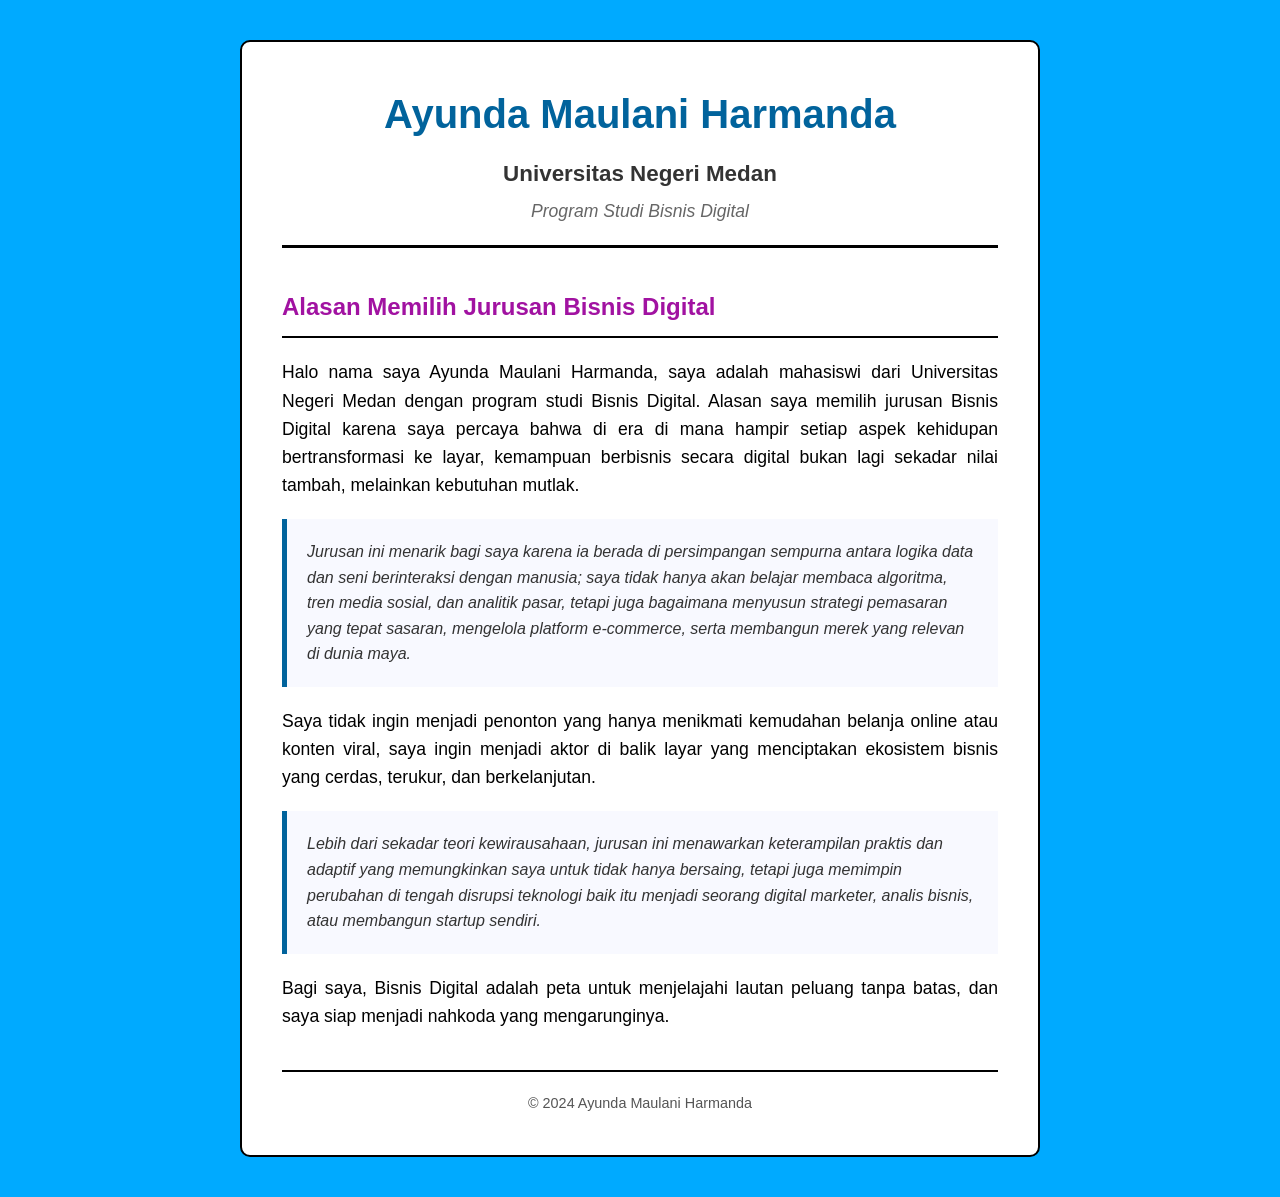
==== index.html @ e846b0cf "Update index.html" ====
<!DOCTYPE html>
<html lang="id">
<head>
    <meta charset="UTF-8">
    <meta name="viewport" content="width=device-width, initial-scale=1.0">
    <title>Ayunda Maulani Harmanda - Data Diri</title>

    <link rel="stylesheet" href="style.css">
</head>
<body>
    <div class="container">
        <div class="header">
            <h1 class="name">Ayunda Maulani Harmanda</h1>
            <div class="university">Universitas Negeri Medan</div>
            <div class="major">Program Studi Bisnis Digital</div>
        </div>

        <div class="content">
            <h2>Alasan Memilih Jurusan Bisnis Digital</h2>
            
            <p>Halo nama saya Ayunda Maulani Harmanda, saya adalah mahasiswi dari Universitas Negeri Medan dengan program studi Bisnis Digital. Alasan saya memilih jurusan Bisnis Digital karena saya percaya bahwa di era di mana hampir setiap aspek kehidupan bertransformasi ke layar, kemampuan berbisnis secara digital bukan lagi sekadar nilai tambah, melainkan kebutuhan mutlak.</p>

            <div class="highlight">
                Jurusan ini menarik bagi saya karena ia berada di persimpangan sempurna antara logika data dan seni berinteraksi dengan manusia; saya tidak hanya akan belajar membaca algoritma, tren media sosial, dan analitik pasar, tetapi juga bagaimana menyusun strategi pemasaran yang tepat sasaran, mengelola platform e-commerce, serta membangun merek yang relevan di dunia maya.
            </div>

            <p>Saya tidak ingin menjadi penonton yang hanya menikmati kemudahan belanja online atau konten viral, saya ingin menjadi aktor di balik layar yang menciptakan ekosistem bisnis yang cerdas, terukur, dan berkelanjutan.</p>

            <div class="highlight">
                Lebih dari sekadar teori kewirausahaan, jurusan ini menawarkan keterampilan praktis dan adaptif yang memungkinkan saya untuk tidak hanya bersaing, tetapi juga memimpin perubahan di tengah disrupsi teknologi baik itu menjadi seorang digital marketer, analis bisnis, atau membangun startup sendiri.
            </div>

            <p>Bagi saya, Bisnis Digital adalah peta untuk menjelajahi lautan peluang tanpa batas, dan saya siap menjadi nahkoda yang mengarunginya.</p>
        </div>

        <div class="footer">
            <p>© 2024 Ayunda Maulani Harmanda</p>
        </div>
    </div>
</body>
</html>
---- style.css ----
* {
    margin: 0;
    padding: 0;
    box-sizing: border-box;
}

body {
    font-family: Arial, sans-serif;
    line-height: 1.6;
    color: #000;
    background: rgb(0, 170, 255);
    padding: 40px 20px;
}

.container {
    max-width: 800px;
    margin: 0 auto;
    background: #fff;
    padding: 40px;
    border: 2px solid #000;
    border-radius: 10px;
}

.header {
    text-align: center;
    margin-bottom: 40px;
    border-bottom: 3px solid #000;
    padding-bottom: 20px;
}

.name {
    font-size: 2.5em;
    font-weight: bold;
    margin-bottom: 10px;
    color: rgb(1, 99, 156);
}

.university {
    font-size: 1.4em;
    font-weight: bold;
    margin-bottom: 5px;
    color: #333;
}

.major {
    font-size: 1.1em;
    font-style: italic;
    color: #666;
}

.content {
    margin-bottom: 40px;
}

.content h2 {
    font-size: 1.5em;
    margin-bottom: 20px;
    border-bottom: 2px solid #000;
    padding-bottom: 10px;
    color: rgb(161, 18, 161);
}

.content p {
    font-size: 1.1em;
    margin-bottom: 15px;
    text-align: justify;
    color: #000;
}

.highlight {
    background: #f8f9ff;
    padding: 20px;
    margin: 20px 0;
    border-left: 5px solid rgb(1, 99, 156);
    font-style: italic;
    color: #333;
}

.footer {
    text-align: center;
    margin-top: 40px;
    padding-top: 20px;
    border-top: 2px solid #000;
    font-size: 0.9em;
    color: #555;
}

@media (max-width: 768px) {
    .container {
        padding: 20px;
        margin: 10px;
    }
    
    .name {
        font-size: 2em;
    }
}
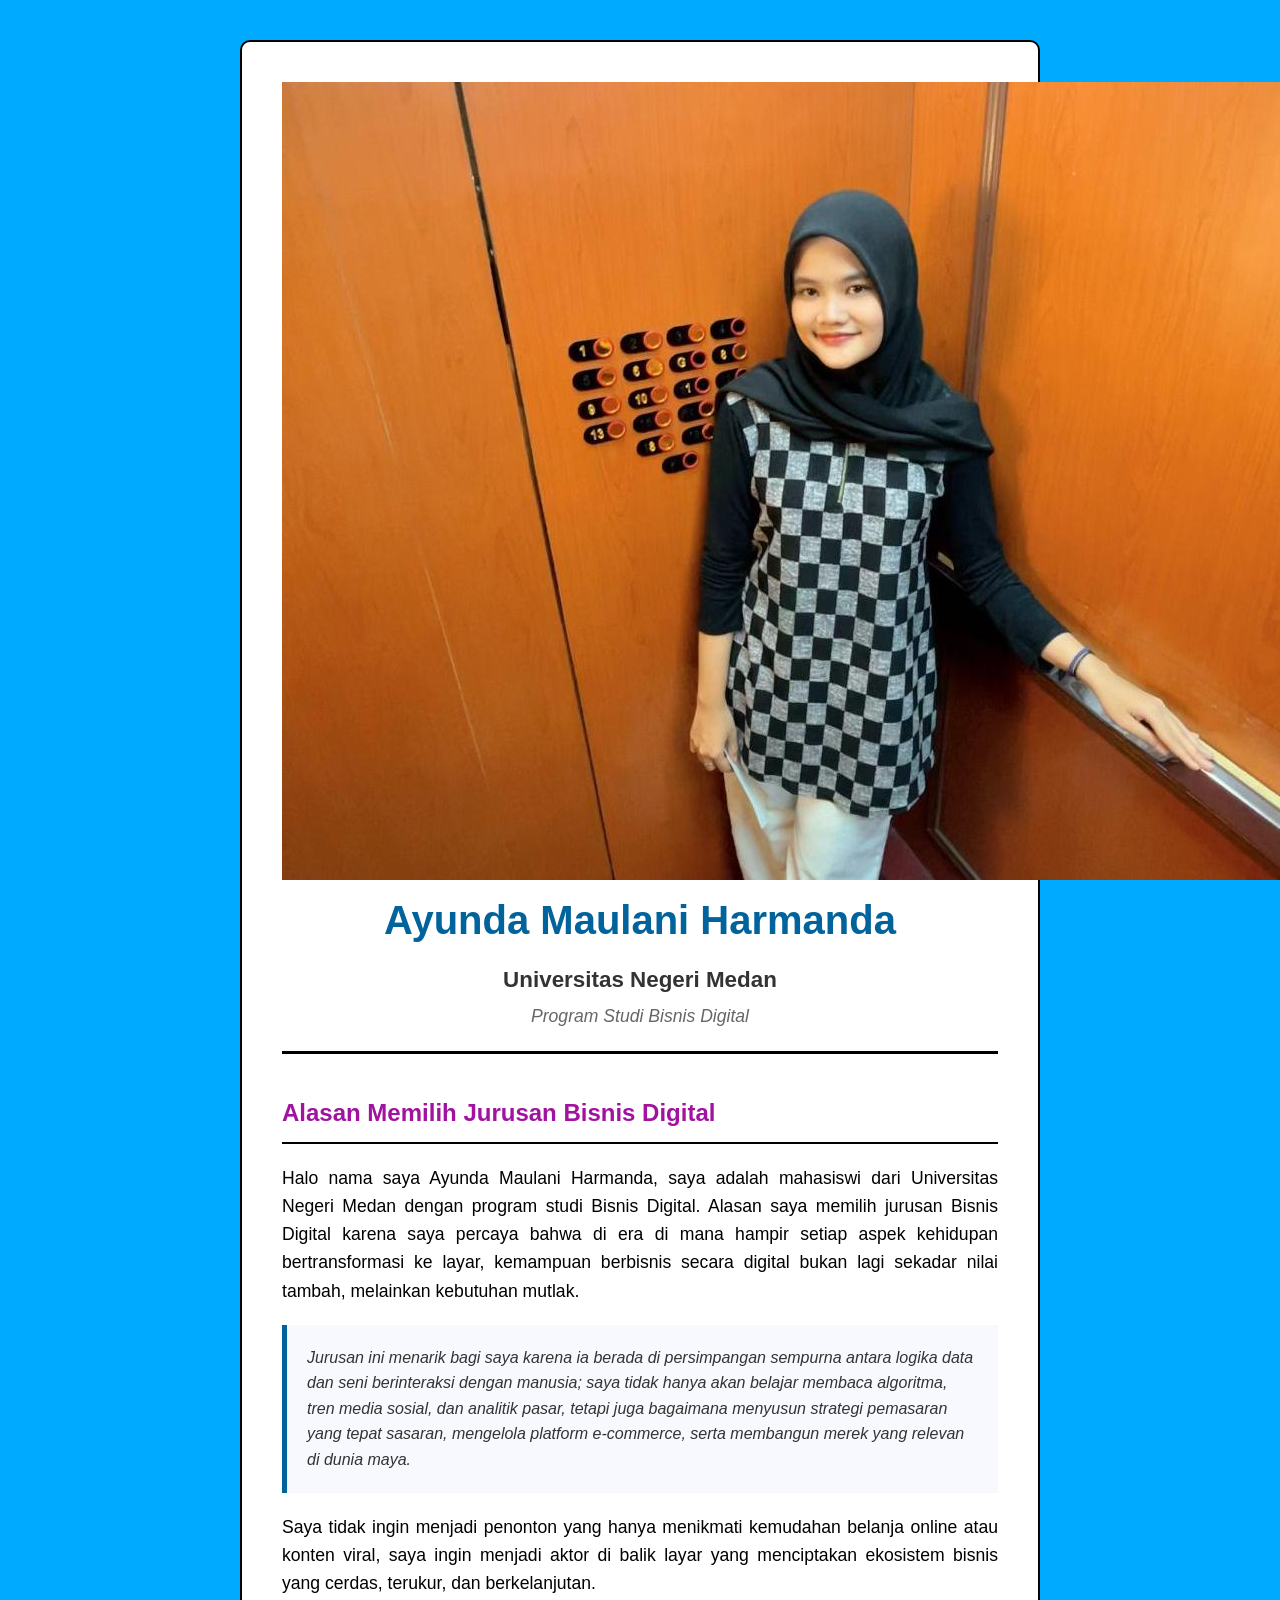
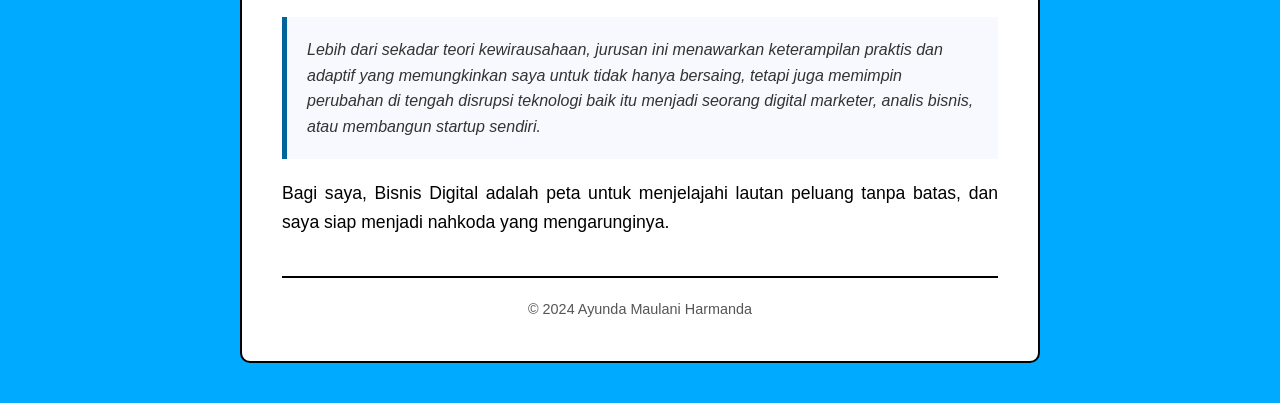
==== commit 91cccecd: "update" ====
--- a/index.html
+++ b/index.html
@@ -10,6 +10,7 @@
 <body>
     <div class="container">
         <div class="header">
+            <img src="foto.jpeg" alt="Ayunda Maulani Harmanda" class="profile-photo">
             <h1 class="name">Ayunda Maulani Harmanda</h1>
             <div class="university">Universitas Negeri Medan</div>
             <div class="major">Program Studi Bisnis Digital</div>
@@ -38,4 +39,4 @@
         </div>
     </div>
 </body>
-</html>+</html>
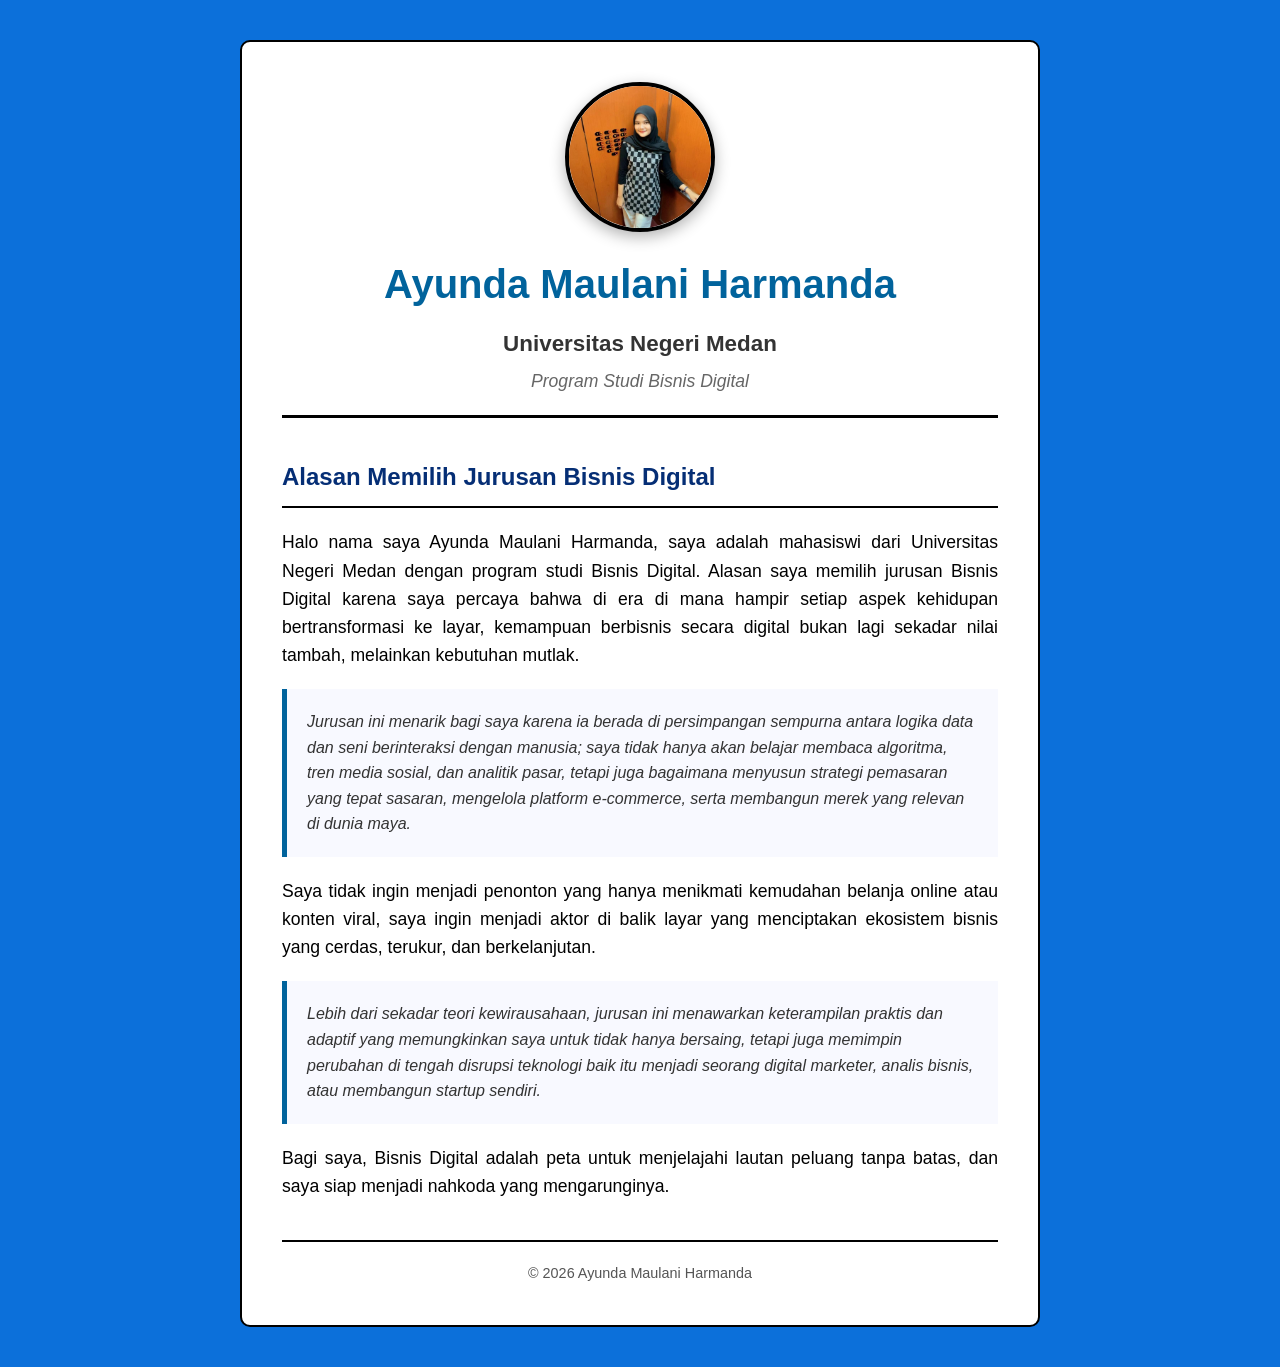
==== commit be1246b9: "update" ====
--- a/index.html
+++ b/index.html
@@ -35,7 +35,7 @@
         </div>
 
         <div class="footer">
-            <p>© 2024 Ayunda Maulani Harmanda</p>
+            <p>© 2026 Ayunda Maulani Harmanda</p>
         </div>
     </div>
 </body>
--- a/style.css
+++ b/style.css
@@ -8,7 +8,7 @@
     font-family: Arial, sans-serif;
     line-height: 1.6;
     color: #000;
-    background: rgb(0, 170, 255);
+    background: rgb(12, 112, 218);
     padding: 40px 20px;
 }
 
@@ -57,7 +57,7 @@
     margin-bottom: 20px;
     border-bottom: 2px solid #000;
     padding-bottom: 10px;
-    color: rgb(161, 18, 161);
+    color: rgb(5, 46, 117) ;
 }
 
 .content p {
@@ -94,4 +94,22 @@
     .name {
         font-size: 2em;
     }
-}+}
+
+.profile-photo {
+    width: 150px;
+    height: 150px;
+    border-radius: 50%;
+    object-fit: cover;
+    margin: 0 auto 20px;
+    display: block;
+    border: 4px solid #000;
+    box-shadow: 0 5px 15px rgba(0,0,0,0.3);
+}
+
+@media (max-width: 768px) {
+    .profile-photo {
+        width: 120px;
+        height: 120px;
+    }
+}
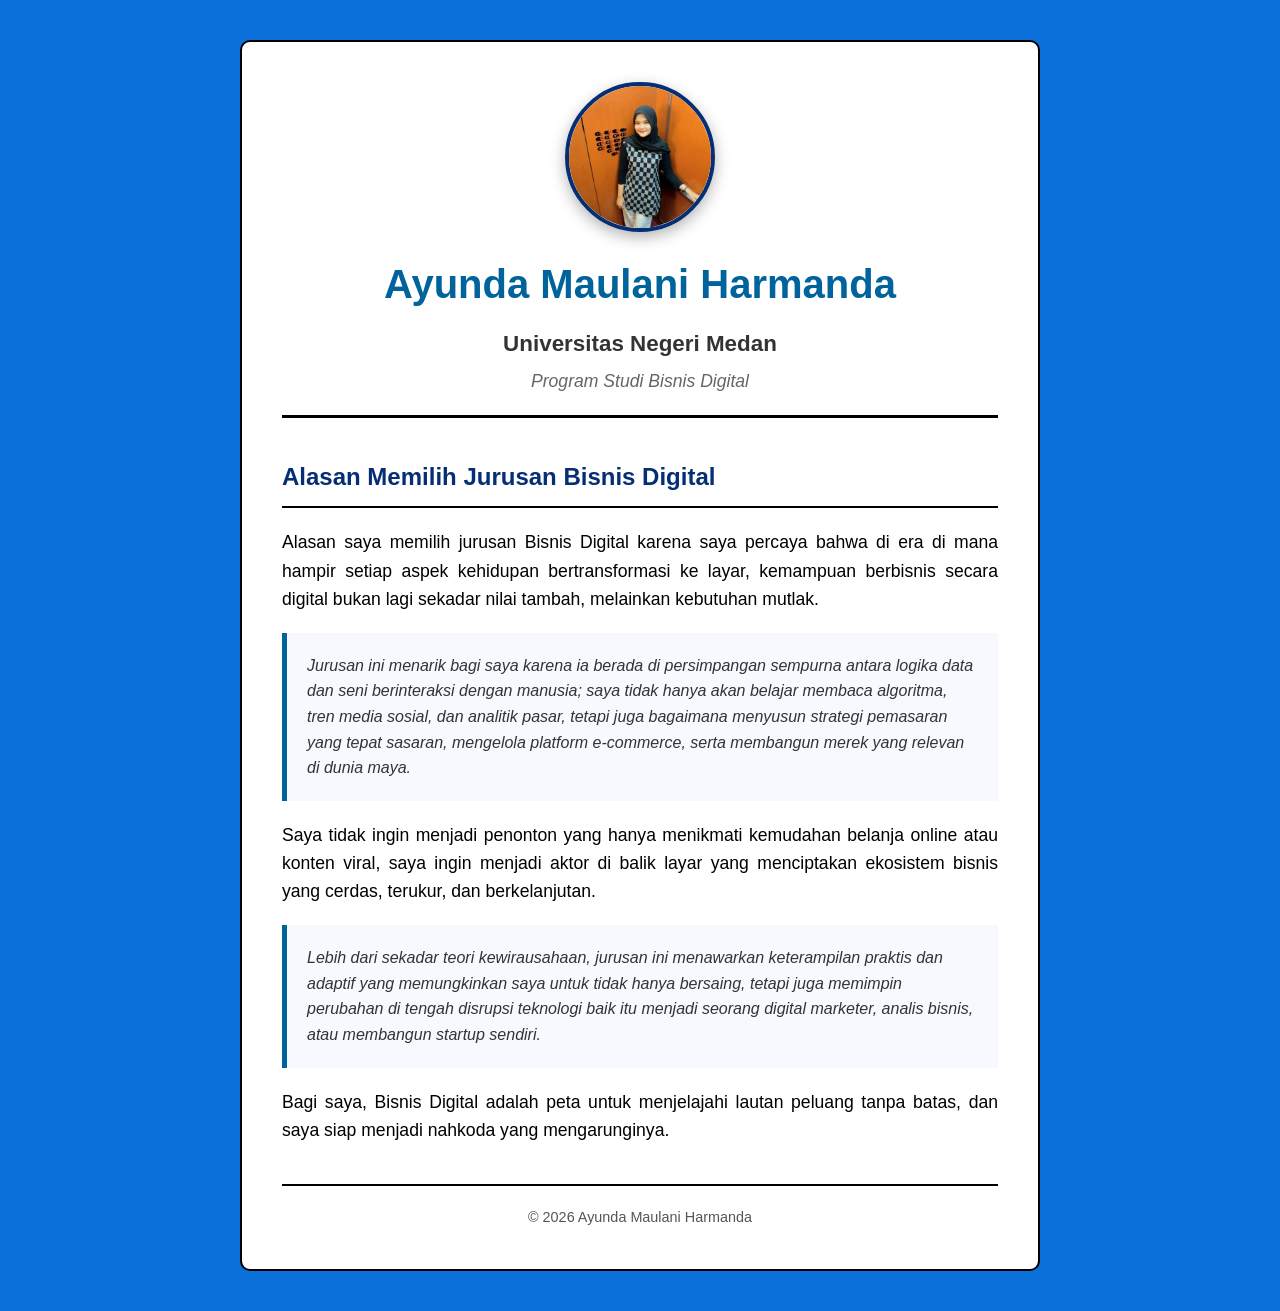
==== commit aca5499b: "Update index.html" ====
--- a/index.html
+++ b/index.html
@@ -19,7 +19,7 @@
         <div class="content">
             <h2>Alasan Memilih Jurusan Bisnis Digital</h2>
             
-            <p>Halo nama saya Ayunda Maulani Harmanda, saya adalah mahasiswi dari Universitas Negeri Medan dengan program studi Bisnis Digital. Alasan saya memilih jurusan Bisnis Digital karena saya percaya bahwa di era di mana hampir setiap aspek kehidupan bertransformasi ke layar, kemampuan berbisnis secara digital bukan lagi sekadar nilai tambah, melainkan kebutuhan mutlak.</p>
+            <p>Alasan saya memilih jurusan Bisnis Digital karena saya percaya bahwa di era di mana hampir setiap aspek kehidupan bertransformasi ke layar, kemampuan berbisnis secara digital bukan lagi sekadar nilai tambah, melainkan kebutuhan mutlak.</p>
 
             <div class="highlight">
                 Jurusan ini menarik bagi saya karena ia berada di persimpangan sempurna antara logika data dan seni berinteraksi dengan manusia; saya tidak hanya akan belajar membaca algoritma, tren media sosial, dan analitik pasar, tetapi juga bagaimana menyusun strategi pemasaran yang tepat sasaran, mengelola platform e-commerce, serta membangun merek yang relevan di dunia maya.
--- a/style.css
+++ b/style.css
@@ -103,7 +103,7 @@
     object-fit: cover;
     margin: 0 auto 20px;
     display: block;
-    border: 4px solid #000;
+    border: 4px solid rgb(5, 46, 117);
     box-shadow: 0 5px 15px rgba(0,0,0,0.3);
 }
 
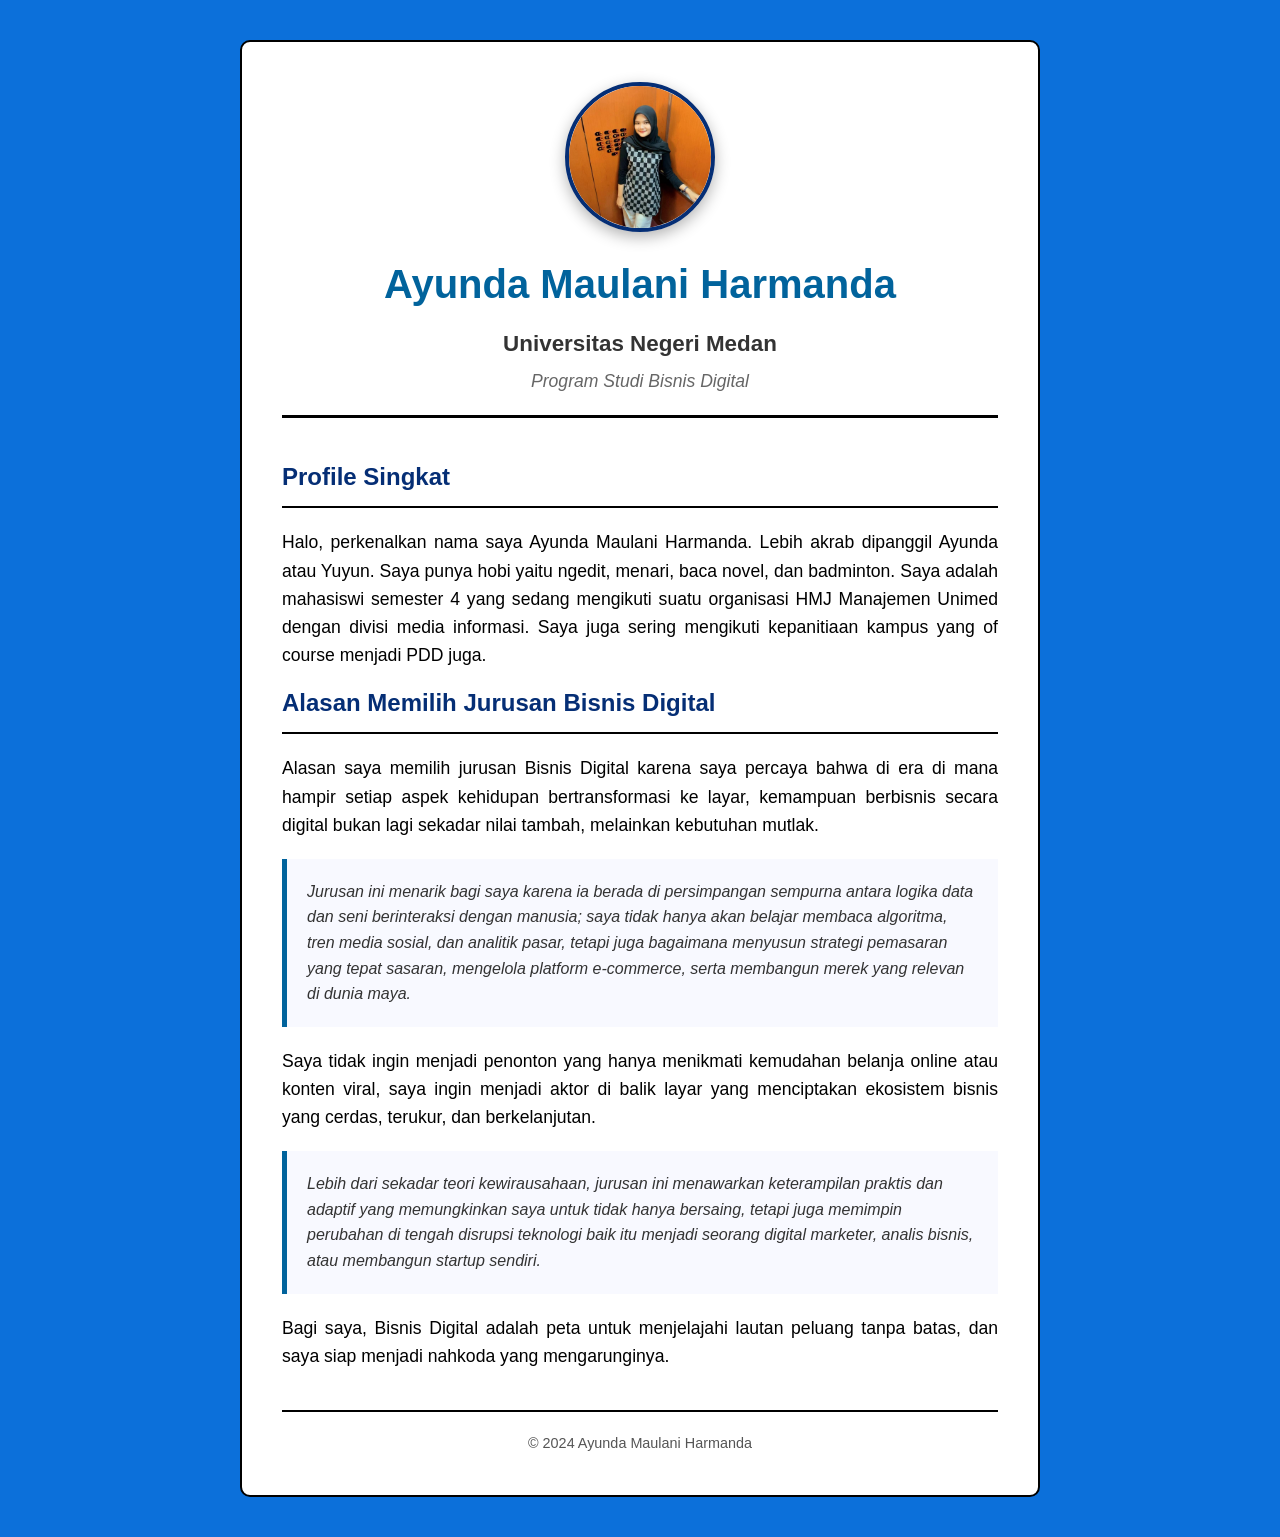
==== commit 1c9d4b2d: "update last" ====
--- a/index.html
+++ b/index.html
@@ -17,6 +17,10 @@
         </div>
 
         <div class="content">
+            <h2>Profile Singkat</h2>
+            
+            <p>Halo, perkenalkan nama saya Ayunda Maulani Harmanda. Lebih akrab dipanggil Ayunda atau Yuyun. Saya punya hobi yaitu ngedit, menari, baca novel, dan badminton. Saya adalah mahasiswi semester 4 yang sedang mengikuti suatu organisasi HMJ Manajemen Unimed dengan divisi media informasi. Saya juga sering mengikuti kepanitiaan kampus yang of course menjadi PDD juga.</p>
+
             <h2>Alasan Memilih Jurusan Bisnis Digital</h2>
             
             <p>Alasan saya memilih jurusan Bisnis Digital karena saya percaya bahwa di era di mana hampir setiap aspek kehidupan bertransformasi ke layar, kemampuan berbisnis secara digital bukan lagi sekadar nilai tambah, melainkan kebutuhan mutlak.</p>
@@ -35,7 +39,7 @@
         </div>
 
         <div class="footer">
-            <p>© 2026 Ayunda Maulani Harmanda</p>
+            <p>© 2024 Ayunda Maulani Harmanda</p>
         </div>
     </div>
 </body>
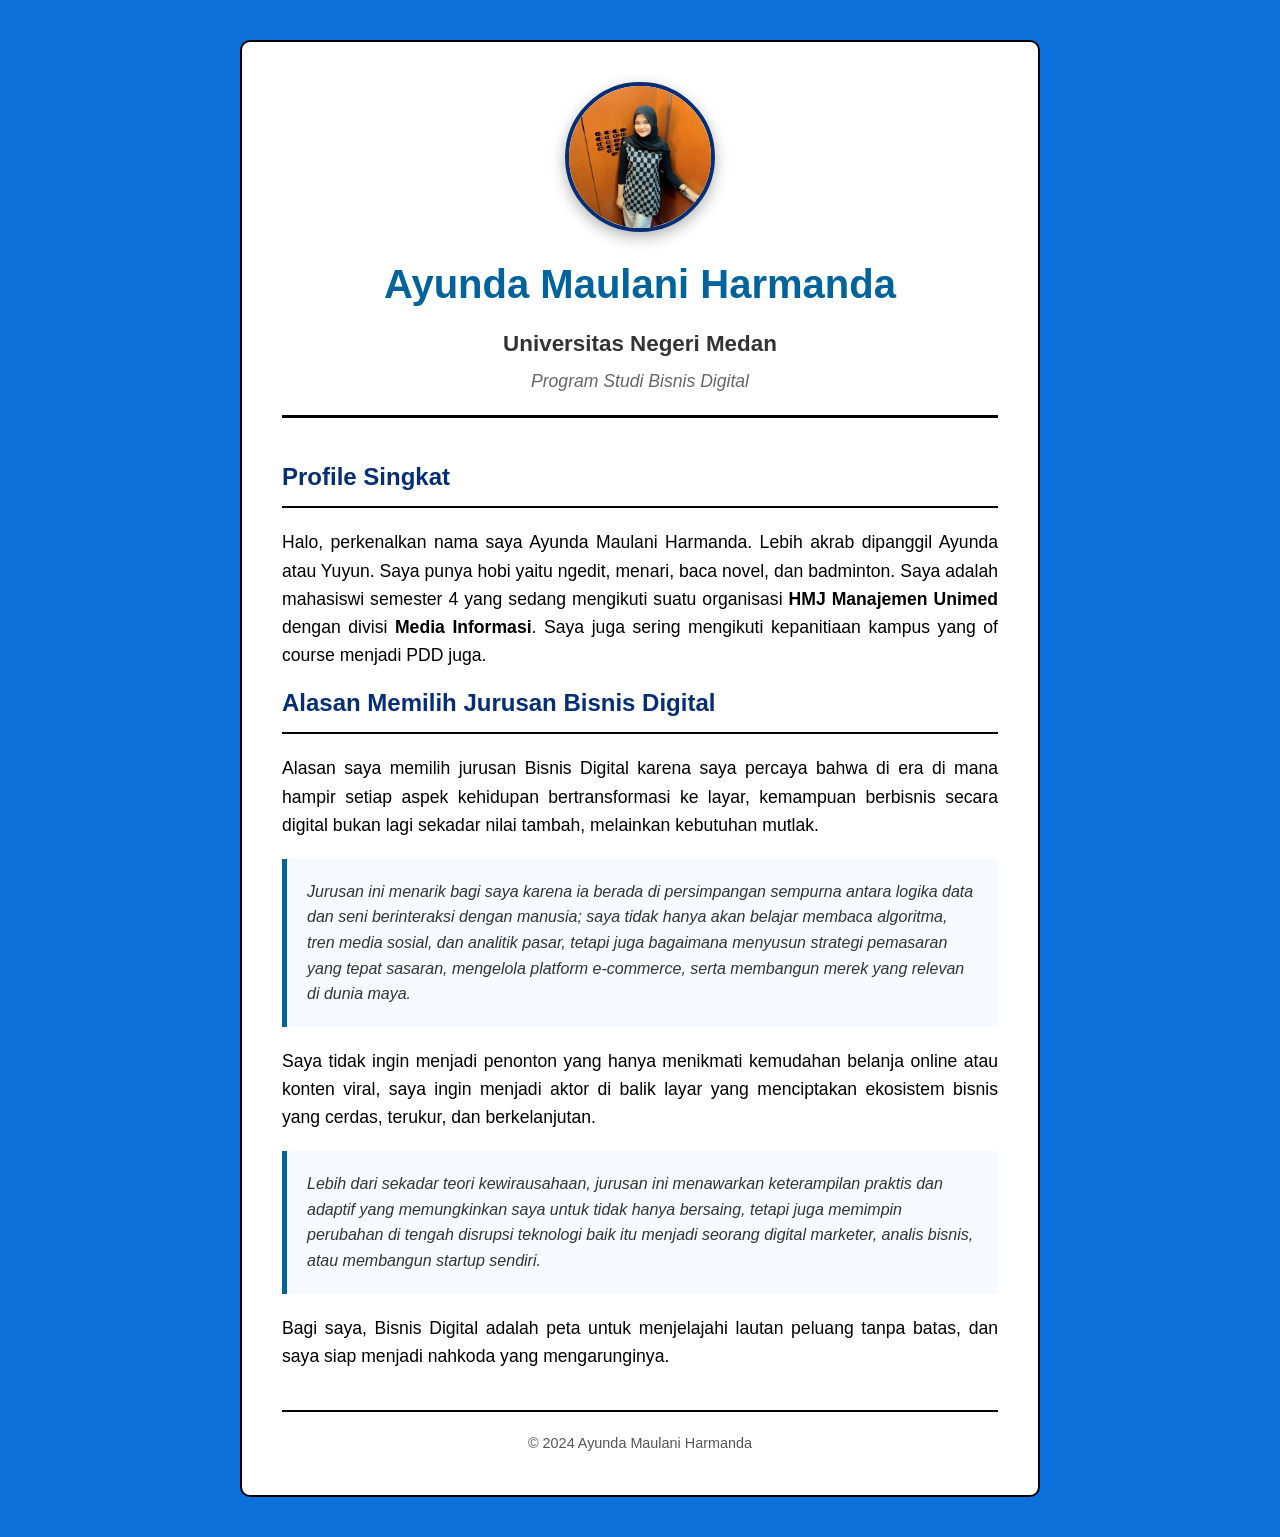
==== commit 2834588b: "update" ====
--- a/index.html
+++ b/index.html
@@ -19,7 +19,7 @@
         <div class="content">
             <h2>Profile Singkat</h2>
             
-            <p>Halo, perkenalkan nama saya Ayunda Maulani Harmanda. Lebih akrab dipanggil Ayunda atau Yuyun. Saya punya hobi yaitu ngedit, menari, baca novel, dan badminton. Saya adalah mahasiswi semester 4 yang sedang mengikuti suatu organisasi HMJ Manajemen Unimed dengan divisi media informasi. Saya juga sering mengikuti kepanitiaan kampus yang of course menjadi PDD juga.</p>
+            <p>Halo, perkenalkan nama saya Ayunda Maulani Harmanda. Lebih akrab dipanggil Ayunda atau Yuyun. Saya punya hobi yaitu ngedit, menari, baca novel, dan badminton. Saya adalah mahasiswi semester 4 yang sedang mengikuti suatu organisasi <strong>HMJ Manajemen Unimed</strong> dengan divisi <strong>Media Informasi</strong>. Saya juga sering mengikuti kepanitiaan kampus yang of course menjadi PDD juga.</p>
 
             <h2>Alasan Memilih Jurusan Bisnis Digital</h2>
             
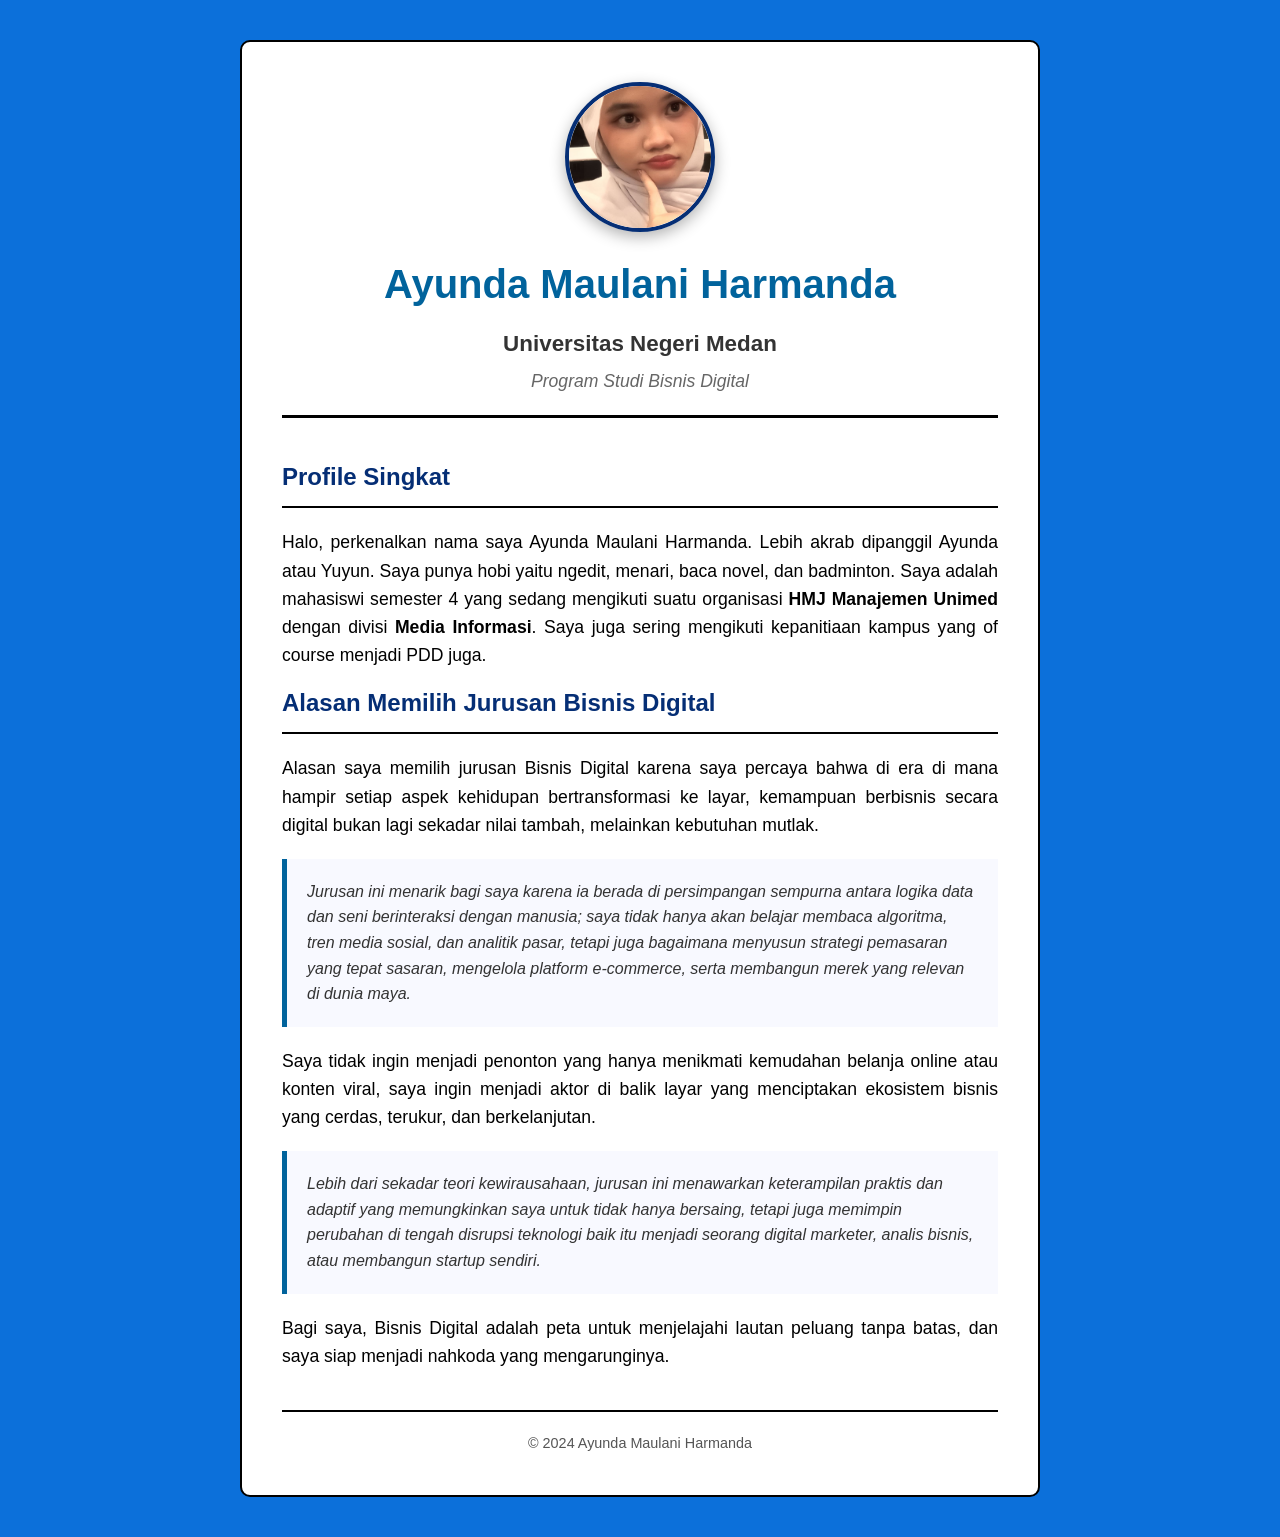
==== commit ca9cc72c: "update foto" ====
--- a/index.html
+++ b/index.html
@@ -10,7 +10,7 @@
 <body>
     <div class="container">
         <div class="header">
-            <img src="foto.jpeg" alt="Ayunda Maulani Harmanda" class="profile-photo">
+            <img src="foto ayunda.jpeg" alt="Ayunda Maulani Harmanda" class="profile-photo">
             <h1 class="name">Ayunda Maulani Harmanda</h1>
             <div class="university">Universitas Negeri Medan</div>
             <div class="major">Program Studi Bisnis Digital</div>
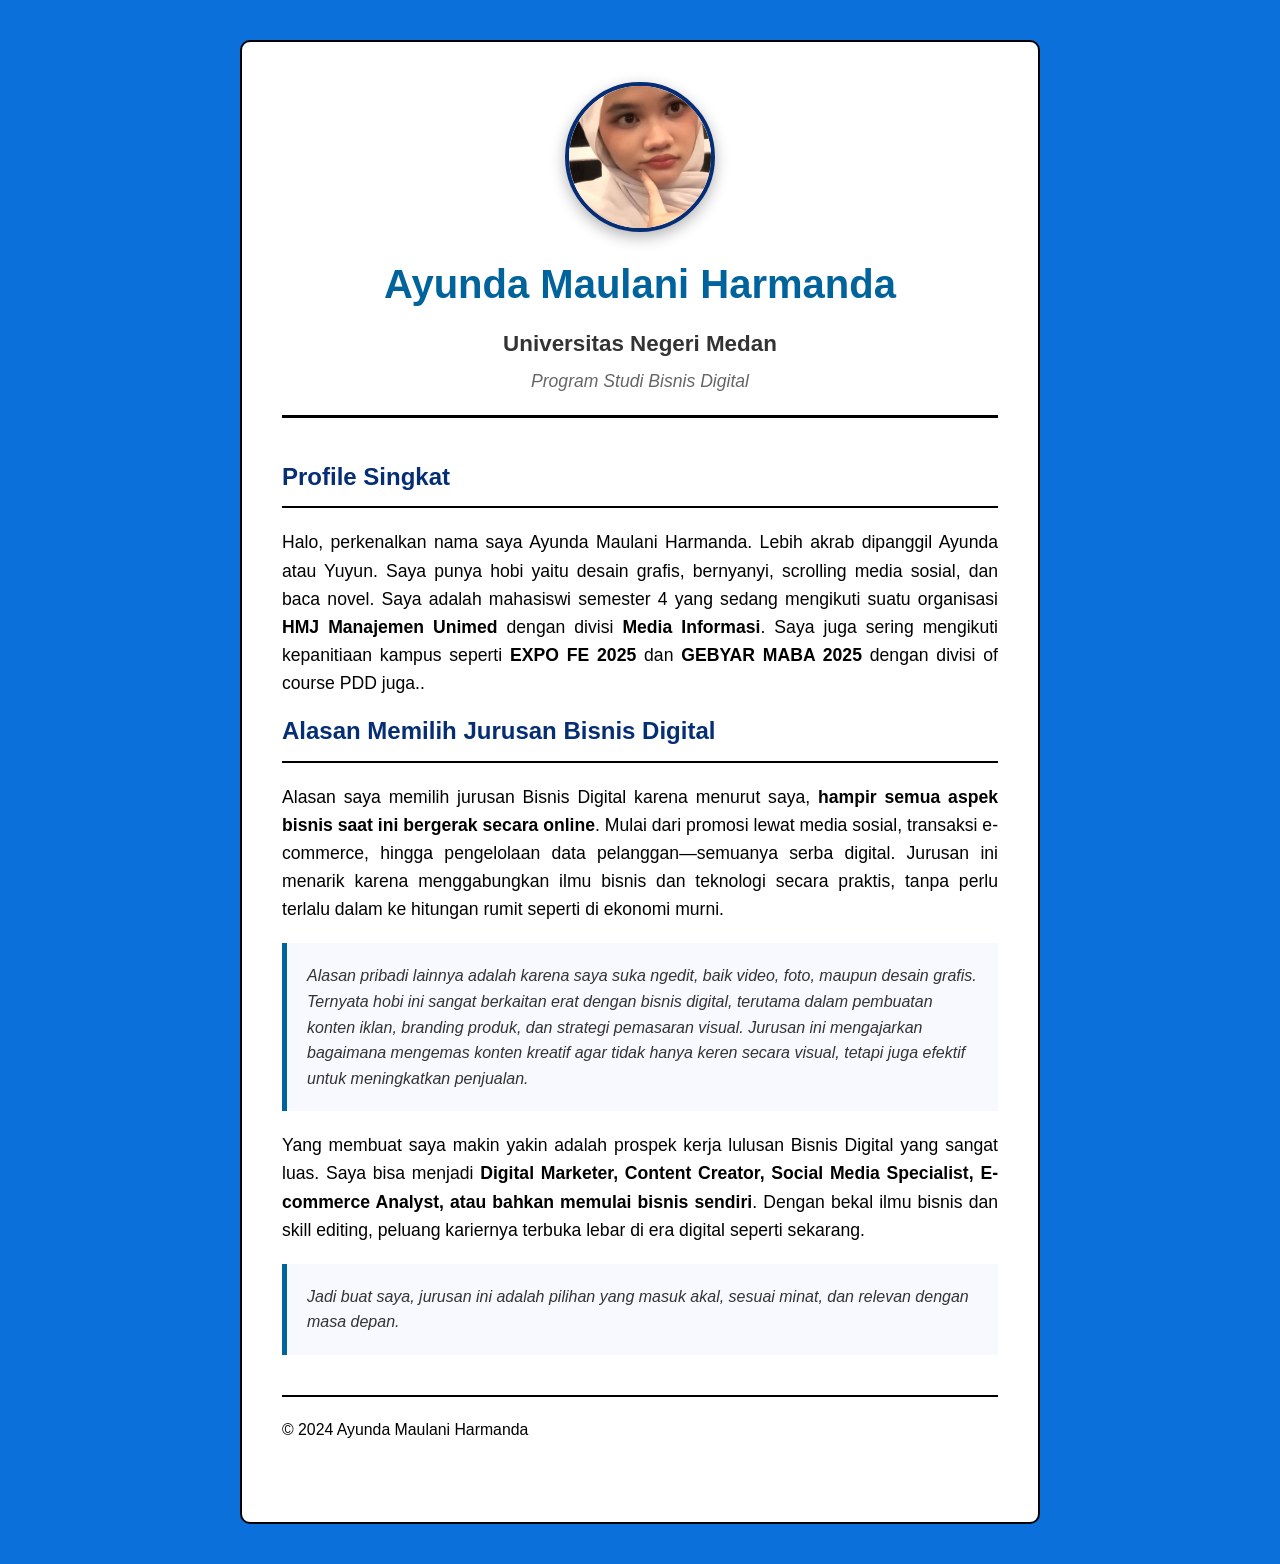
==== commit 99256b19: "Update index.html" ====
--- a/index.html
+++ b/index.html
@@ -19,24 +19,21 @@
         <div class="content">
             <h2>Profile Singkat</h2>
             
-            <p>Halo, perkenalkan nama saya Ayunda Maulani Harmanda. Lebih akrab dipanggil Ayunda atau Yuyun. Saya punya hobi yaitu ngedit, menari, baca novel, dan badminton. Saya adalah mahasiswi semester 4 yang sedang mengikuti suatu organisasi <strong>HMJ Manajemen Unimed</strong> dengan divisi <strong>Media Informasi</strong>. Saya juga sering mengikuti kepanitiaan kampus yang of course menjadi PDD juga.</p>
+            <p>Halo, perkenalkan nama saya Ayunda Maulani Harmanda. Lebih akrab dipanggil Ayunda atau Yuyun. Saya punya hobi yaitu desain grafis, bernyanyi, scrolling media sosial, dan baca novel. Saya adalah mahasiswi semester 4 yang sedang mengikuti suatu organisasi <strong>HMJ Manajemen Unimed</strong> dengan divisi <strong>Media Informasi</strong>. Saya juga sering mengikuti kepanitiaan kampus seperti <strong>EXPO FE 2025</strong> dan <strong>GEBYAR MABA 2025</strong> dengan divisi of course PDD juga..</p>
 
             <h2>Alasan Memilih Jurusan Bisnis Digital</h2>
             
-            <p>Alasan saya memilih jurusan Bisnis Digital karena saya percaya bahwa di era di mana hampir setiap aspek kehidupan bertransformasi ke layar, kemampuan berbisnis secara digital bukan lagi sekadar nilai tambah, melainkan kebutuhan mutlak.</p>
+            <p>Alasan saya memilih jurusan Bisnis Digital karena menurut saya, <strong>hampir semua aspek bisnis saat ini bergerak secara online</strong>. Mulai dari promosi lewat media sosial, transaksi e-commerce, hingga pengelolaan data pelanggan—semuanya serba digital. Jurusan ini menarik karena menggabungkan ilmu bisnis dan teknologi secara praktis, tanpa perlu terlalu dalam ke hitungan rumit seperti di ekonomi murni.</p>
 
             <div class="highlight">
-                Jurusan ini menarik bagi saya karena ia berada di persimpangan sempurna antara logika data dan seni berinteraksi dengan manusia; saya tidak hanya akan belajar membaca algoritma, tren media sosial, dan analitik pasar, tetapi juga bagaimana menyusun strategi pemasaran yang tepat sasaran, mengelola platform e-commerce, serta membangun merek yang relevan di dunia maya.
+                Alasan pribadi lainnya adalah karena saya suka ngedit, baik video, foto, maupun desain grafis. Ternyata hobi ini sangat berkaitan erat dengan bisnis digital, terutama dalam pembuatan konten iklan, branding produk, dan strategi pemasaran visual. Jurusan ini mengajarkan bagaimana mengemas konten kreatif agar tidak hanya keren secara visual, tetapi juga efektif untuk meningkatkan penjualan.
             </div>
 
-            <p>Saya tidak ingin menjadi penonton yang hanya menikmati kemudahan belanja online atau konten viral, saya ingin menjadi aktor di balik layar yang menciptakan ekosistem bisnis yang cerdas, terukur, dan berkelanjutan.</p>
-
+            <p> Yang membuat saya makin yakin adalah prospek kerja lulusan Bisnis Digital yang sangat luas. Saya bisa menjadi <strong>Digital Marketer, Content Creator, Social Media Specialist, E-commerce Analyst, atau bahkan memulai bisnis sendiri</strong>. Dengan bekal ilmu bisnis dan skill editing, peluang kariernya terbuka lebar di era digital seperti sekarang.
+            
             <div class="highlight">
-                Lebih dari sekadar teori kewirausahaan, jurusan ini menawarkan keterampilan praktis dan adaptif yang memungkinkan saya untuk tidak hanya bersaing, tetapi juga memimpin perubahan di tengah disrupsi teknologi baik itu menjadi seorang digital marketer, analis bisnis, atau membangun startup sendiri.
+                Jadi buat saya, jurusan ini adalah pilihan yang masuk akal, sesuai minat, dan relevan dengan masa depan.
             </div>
-
-            <p>Bagi saya, Bisnis Digital adalah peta untuk menjelajahi lautan peluang tanpa batas, dan saya siap menjadi nahkoda yang mengarunginya.</p>
-        </div>
 
         <div class="footer">
             <p>© 2024 Ayunda Maulani Harmanda</p>
